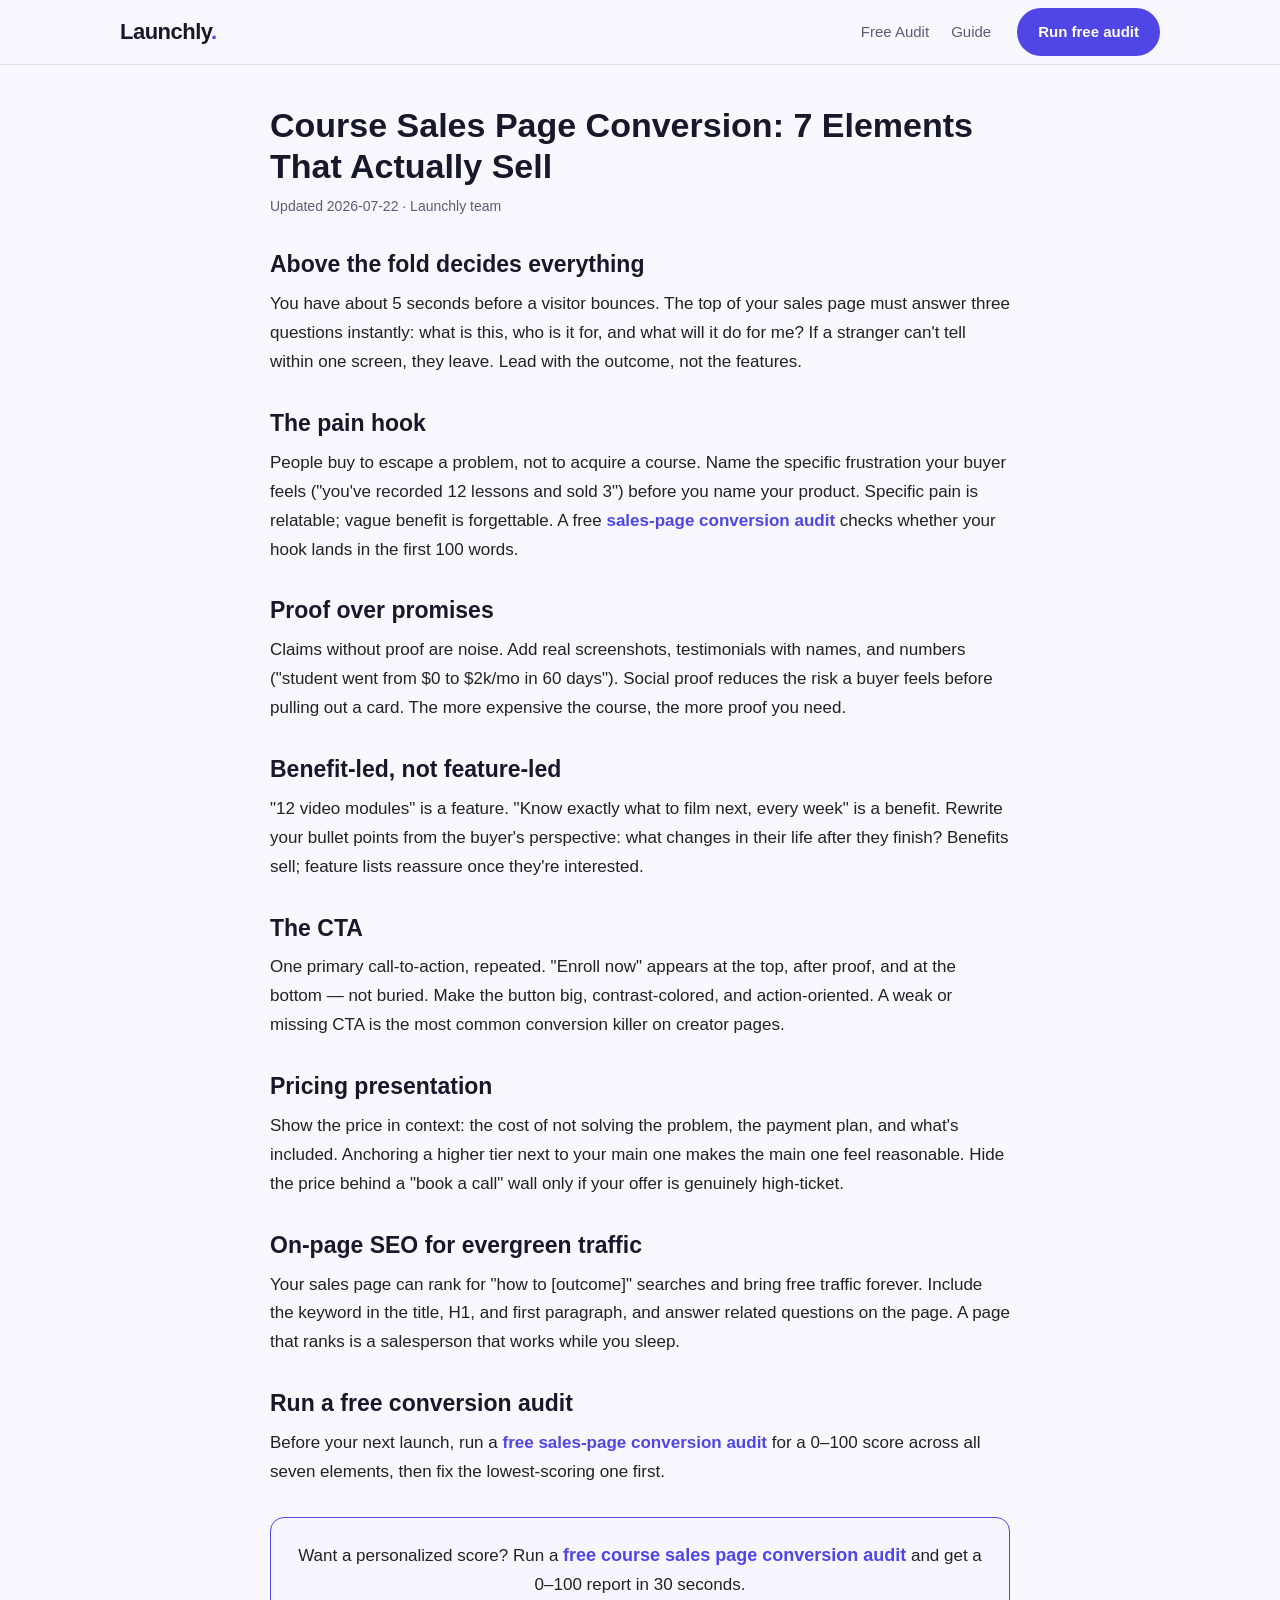
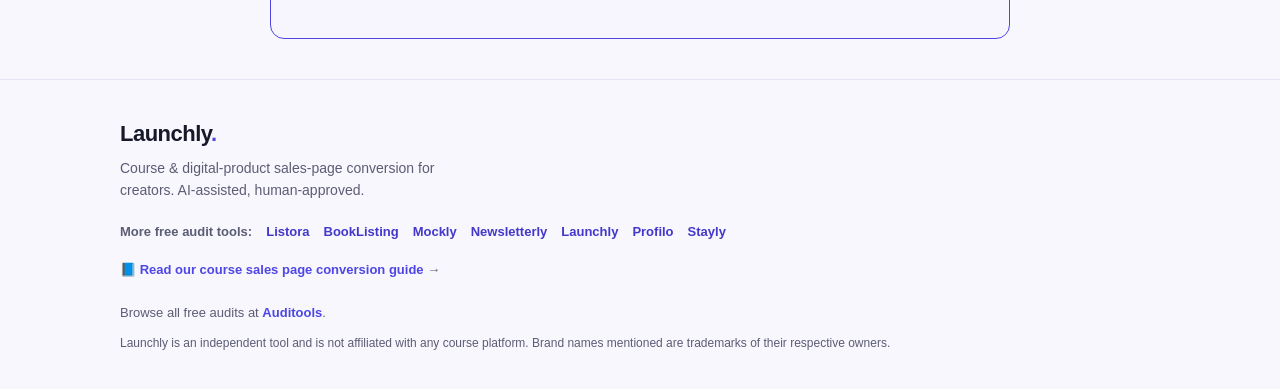
==== blog/index.html @ 69340ae5 "SEO content round 1: add per-site blog article + footer link + sitemap" ====
<!DOCTYPE html>
<html lang="en">
<head>
  <meta charset="UTF-8" />
  <meta name="viewport" content="width=device-width, initial-scale=1.0" />
  <title>Course Sales Page Conversion: 7 Elements That Actually Sell</title>
  <meta name="description" content="The 7 sales-page elements that move course & digital-product conversions — above-the-fold clarity, pain hook, proof, benefits, CTA, pricing, and on-page SEO." />
  <link rel="canonical" href="https://Viyozc.github.io/launchly-ai/blog/" />
  <meta property="og:type" content="article" />
  <meta property="og:title" content="Course Sales Page Conversion: 7 Elements That Actually Sell" />
  <meta property="og:description" content="The 7 sales-page elements that move course & digital-product conversions — above-the-fold clarity, pain hook, proof, benefits, CTA, pricing, and on-page SEO." />
  <meta property="og:url" content="https://Viyozc.github.io/launchly-ai/blog/" />
  <meta property="og:image" content="https://Viyozc.github.io/launchly-ai/assets/og-image.png" />
  <meta name="twitter:card" content="summary_large_image" />
  <meta name="twitter:title" content="Course Sales Page Conversion: 7 Elements That Actually Sell" />
  <meta name="twitter:description" content="The 7 sales-page elements that move course & digital-product conversions — above-the-fold clarity, pain hook, proof, benefits, CTA, pricing, and on-page SEO." />
  <meta name="twitter:image" content="https://Viyozc.github.io/launchly-ai/assets/og-image.png" />
  <link rel="stylesheet" href="../assets/style.css" />
  <script type="application/ld+json">
  {"@context": "https://schema.org", "@type": "Article", "headline": "Course Sales Page Conversion: 7 Elements That Actually Sell", "description": "The 7 sales-page elements that move course & digital-product conversions \u2014 above-the-fold clarity, pain hook, proof, benefits, CTA, pricing, and on-page SEO.", "author": {"@type": "Organization", "name": "Launchly"}, "publisher": {"@type": "Organization", "name": "Launchly"}, "mainEntityOfPage": "https://Viyozc.github.io/launchly-ai/blog/", "datePublished": "2026-07-22"}
  </script>
  <style>
    .article {max-width:780px;margin:40px auto;padding:0 20px;}
    .article h1 {font-size:34px;line-height:1.2;margin:0 0 8px;}
    .article .meta {color:var(--muted);font-size:14px;margin-bottom:26px;}
    .article h2 {font-size:23px;margin:32px 0 10px;line-height:1.3;}
    .article p {font-size:17px;line-height:1.7;color:#222;margin:0 0 16px;}
    .article ul {margin:0 0 16px;padding-left:22px;}
    .article li {font-size:16px;line-height:1.6;margin-bottom:8px;}
    .article a {color:var(--brand);font-weight:600;}
    .article .cta-box {background:#f7f6ff;border:1px solid var(--brand);border-radius:14px;padding:22px;margin:30px 0;text-align:center;}
    .article .cta-box a {font-size:18px;}
  </style>
</head>
<body>
  <header class="nav">
    <div class="container nav-inner">
      <a class="brand" href="../">Launchly<span class="brand-dot">.</span></a>
      <nav class="nav-links">
        <a href="../#audit">Free Audit</a>
        <a href="./">Guide</a>
      </nav>
      <a class="btn btn-primary nav-cta" href="../#audit">Run free audit</a>
    </div>
  </header>
  <article class="container article">
    <h1>Course Sales Page Conversion: 7 Elements That Actually Sell</h1>
    <p class="meta">Updated 2026-07-22 · Launchly team</p>
    
<h2>Above the fold decides everything</h2>
<p>You have about 5 seconds before a visitor bounces. The top of your sales page must answer three questions instantly: what is this, who is it for, and what will it do for me? If a stranger can't tell within one screen, they leave. Lead with the outcome, not the features.</p>

<h2>The pain hook</h2>
<p>People buy to escape a problem, not to acquire a course. Name the specific frustration your buyer feels ("you've recorded 12 lessons and sold 3") before you name your product. Specific pain is relatable; vague benefit is forgettable. A free <a href="../#audit">sales-page conversion audit</a> checks whether your hook lands in the first 100 words.</p>

<h2>Proof over promises</h2>
<p>Claims without proof are noise. Add real screenshots, testimonials with names, and numbers ("student went from $0 to $2k/mo in 60 days"). Social proof reduces the risk a buyer feels before pulling out a card. The more expensive the course, the more proof you need.</p>

<h2>Benefit-led, not feature-led</h2>
<p>"12 video modules" is a feature. "Know exactly what to film next, every week" is a benefit. Rewrite your bullet points from the buyer's perspective: what changes in their life after they finish? Benefits sell; feature lists reassure once they're interested.</p>

<h2>The CTA</h2>
<p>One primary call-to-action, repeated. "Enroll now" appears at the top, after proof, and at the bottom — not buried. Make the button big, contrast-colored, and action-oriented. A weak or missing CTA is the most common conversion killer on creator pages.</p>

<h2>Pricing presentation</h2>
<p>Show the price in context: the cost of <em>not</em> solving the problem, the payment plan, and what's included. Anchoring a higher tier next to your main one makes the main one feel reasonable. Hide the price behind a "book a call" wall only if your offer is genuinely high-ticket.</p>

<h2>On-page SEO for evergreen traffic</h2>
<p>Your sales page can rank for "how to [outcome]" searches and bring free traffic forever. Include the keyword in the title, H1, and first paragraph, and answer related questions on the page. A page that ranks is a salesperson that works while you sleep.</p>

<h2>Run a free conversion audit</h2>
<p>Before your next launch, run a <a href="../#audit">free sales-page conversion audit</a> for a 0–100 score across all seven elements, then fix the lowest-scoring one first.</p>

    <div class="cta-box">
      <p>Want a personalized score? Run a <a href="../#audit">free course sales page conversion audit</a> and get a 0–100 report in 30 seconds.</p>
    </div>
  </article>
  <footer class="footer">
    <div class="container footer-inner">
      <div>
        <a class="brand" href="../">Launchly<span class="brand-dot">.</span></a>
        <p class="footer-sub">Course & digital-product sales-page conversion for creators. AI-assisted, human-approved.</p>
      </div>
      <div style="display:flex;flex-wrap:wrap;gap:14px;align-items:center;font-size:13px;margin-top:10px;"><span style="color:var(--muted);font-weight:600;">More free audit tools:</span><a href="https://Viyozc.github.io/listora/" style="color:var(--brand-dk);font-weight:600;">Listora</a><a href="https://Viyozc.github.io/booklisting-ai/" style="color:var(--brand-dk);font-weight:600;">BookListing</a><a href="https://Viyozc.github.io/mockly-ai/" style="color:var(--brand-dk);font-weight:600;">Mockly</a><a href="https://Viyozc.github.io/newsletterly-ai/" style="color:var(--brand-dk);font-weight:600;">Newsletterly</a><a href="https://Viyozc.github.io/launchly-ai/" style="color:var(--brand-dk);font-weight:600;">Launchly</a><a href="https://Viyozc.github.io/profilo-ai/" style="color:var(--brand-dk);font-weight:600;">Profilo</a><a href="https://Viyozc.github.io/stayly-ai/" style="color:var(--brand-dk);font-weight:600;">Stayly</a></div>
      <p style="color:var(--muted);font-size:13px;margin-top:8px;">📘 <a href="./" style="color:var(--brand);font-weight:600;">Read our course sales page conversion guide</a> →</p>
      <p style="color:var(--muted);font-size:13px;margin-top:12px;">Browse all free audits at <a href="https://Viyozc.github.io/auditools/" style="color:var(--brand);font-weight:600;">Auditools</a>.</p>
      <p class="footer-fine">Launchly is an independent tool and is not affiliated with any course platform. Brand names mentioned are trademarks of their respective owners.</p>
    </div>
  </footer>
</body>
</html>
---- assets/style.css ----
:root {
  --bg: #f7f7fd;
  --ink: #18182b;
  --muted: #5c5c75;
  --line: #e3e3f3;
  --brand: #4f46e5;
  --brand-dk: #4338ca;
  --brand-soft: #ebeafe;
  --good: #2f9e6b;
  --warn: #e0a106;
  --bad: #d9534f;
  --card: #ffffff;
  --shadow: 0 10px 30px rgba(79, 70, 229, 0.08);
  --radius: 16px;
  --maxw: 1080px;
}

* { box-sizing: border-box; margin: 0; padding: 0; }
html { scroll-behavior: smooth; }
body {
  font-family: -apple-system, BlinkMacSystemFont, "Segoe UI", Roboto, "Helvetica Neue", Arial, sans-serif;
  background: var(--bg);
  color: var(--ink);
  line-height: 1.6;
  -webkit-font-smoothing: antialiased;
}
.container { width: 100%; max-width: var(--maxw); margin: 0 auto; padding: 0 20px; }
a { color: inherit; text-decoration: none; }
em { font-style: normal; }

/* Buttons */
.btn {
  display: inline-block;
  font-weight: 600;
  border-radius: 999px;
  padding: 11px 20px;
  cursor: pointer;
  border: 1px solid transparent;
  font-size: 15px;
  transition: transform .08s ease, background .2s ease, box-shadow .2s ease;
}
.btn:active { transform: translateY(1px); }
.btn-primary { background: var(--brand); color: #fff; }
.btn-primary:hover { background: var(--brand-dk); box-shadow: 0 6px 18px rgba(79,70,229,.35); }
.btn-lg { padding: 14px 26px; font-size: 16px; }
.btn-block { width: 100%; text-align: center; }

/* Nav */
.nav {
  position: sticky; top: 0; z-index: 50;
  background: rgba(247,247,253,.85);
  backdrop-filter: blur(10px);
  border-bottom: 1px solid var(--line);
}
.nav-inner { display: flex; align-items: center; gap: 18px; height: 64px; }
.brand { font-weight: 800; font-size: 22px; letter-spacing: -.5px; }
.brand-dot { color: var(--brand); }
.nav-links { display: flex; gap: 22px; margin-left: auto; font-size: 15px; color: var(--muted); }
.nav-links a:hover { color: var(--ink); }
.nav-cta { margin-left: 8px; }

/* Hero */
.hero { padding: 64px 0 48px; }
.hero-inner { display: grid; grid-template-columns: 1.1fr .9fr; gap: 40px; align-items: center; }
.badge {
  display: inline-block; background: var(--brand-soft); color: var(--brand-dk);
  font-size: 13px; font-weight: 600; padding: 6px 12px; border-radius: 999px; margin-bottom: 16px;
}
.hero h1 { font-size: 46px; line-height: 1.08; letter-spacing: -1px; font-weight: 800; }
.hl { color: var(--brand); }
.lede { color: var(--muted); font-size: 18px; margin: 18px 0 26px; max-width: 540px; }
.lede strong { color: var(--ink); }
.hero-actions { display: flex; flex-direction: column; gap: 10px; align-items: flex-start; }
.hero-note { font-size: 13px; color: var(--muted); }
.hero-stats { display: flex; gap: 28px; margin-top: 30px; }
.hero-stats strong { display: block; font-size: 26px; color: var(--ink); }
.hero-stats span { font-size: 13px; color: var(--muted); }

/* Hero visual / score card */
.hero-visual { display: flex; justify-content: center; }
.score-card {
  background: var(--card); border: 1px solid var(--line); border-radius: var(--radius);
  box-shadow: var(--shadow); padding: 26px; width: 320px;
}
.score-ring {
  width: 120px; height: 120px; border-radius: 50%;
  background: conic-gradient(var(--brand) 0deg, #e6e6f4 0deg);
  display: flex; align-items: center; justify-content: center; flex-direction: column;
  margin: 0 auto 16px; position: relative;
}
.score-ring::after {
  content: ""; position: absolute; inset: 12px; background: var(--card); border-radius: 50%;
}
.score-ring.lg { width: 150px; height: 150px; }
.score-num { position: relative; z-index: 1; font-size: 38px; font-weight: 800; }
.score-ring.lg .score-num { font-size: 46px; }
.score-grad { position: relative; z-index: 1; font-size: 13px; color: var(--muted); }
.score-meta { text-align: center; margin-bottom: 18px; }
.grade {
  display: inline-block; background: var(--brand-soft); color: var(--brand-dk);
  font-weight: 700; padding: 3px 12px; border-radius: 999px; font-size: 14px;
}
.grade.big { font-size: 18px; padding: 5px 16px; }
.score-sub { display: block; font-size: 13px; color: var(--muted); margin-top: 4px; }
.mini-bars { display: flex; flex-direction: column; gap: 10px; }
.mbar { display: grid; grid-template-columns: 90px 1fr; align-items: center; gap: 10px; font-size: 13px; color: var(--muted); }
.mbar i { display: block; height: 8px; background: var(--brand); border-radius: 999px; }
.mbar i { grid-column: 2; }
.mbar span { grid-column: 1; }

/* Section heads */
.section-head { text-align: center; max-width: 640px; margin: 0 auto 36px; }
.section-head h2 { font-size: 34px; letter-spacing: -.5px; font-weight: 800; }
.section-head p { color: var(--muted); margin-top: 10px; font-size: 17px; }

/* Audit */
.audit { padding: 56px 0; background: linear-gradient(180deg, #fff 0%, var(--bg) 100%); }
.audit-grid { display: grid; grid-template-columns: 1fr 1fr; gap: 28px; align-items: start; }
.audit-form, .audit-result {
  background: var(--card); border: 1px solid var(--line); border-radius: var(--radius);
  box-shadow: var(--shadow); padding: 24px;
}
.field { display: block; margin-bottom: 16px; }
.field > span { display: flex; justify-content: space-between; font-size: 14px; font-weight: 600; margin-bottom: 6px; }
.field em { color: var(--muted); font-weight: 500; font-size: 12px; }
.field input, .field textarea, .field select {
  width: 100%; border: 1px solid var(--line); border-radius: 10px; padding: 11px 13px;
  font: inherit; color: var(--ink); background: #fdfffe; resize: vertical;
}
.field input:focus, .field textarea:focus, .field select:focus { outline: none; border-color: var(--brand); box-shadow: 0 0 0 3px var(--brand-soft); }
.field-row { display: flex; gap: 14px; }
.field-row .field { flex: 1; }
@media (max-width: 560px) { .field-row { flex-direction: column; gap: 0; } }
.form-fine { font-size: 12px; color: var(--muted); text-align: center; margin-top: 10px; }

/* Result */
.result-top { display: flex; gap: 20px; align-items: center; margin-bottom: 22px; }
.result-sub { font-size: 14px; color: var(--muted); margin-top: 6px; max-width: 240px; }
.bars { display: flex; flex-direction: column; gap: 12px; margin-bottom: 22px; }
.bar-row { display: grid; grid-template-columns: 120px 1fr 38px; align-items: center; gap: 10px; font-size: 13px; }
.bar-track { height: 9px; background: #e6e6f4; border-radius: 999px; overflow: hidden; }
.bar-fill { height: 100%; border-radius: 999px; background: var(--brand); transition: width .5s ease; }
.bar-val { text-align: right; color: var(--muted); font-weight: 600; }
.tips h3 { font-size: 16px; margin-bottom: 10px; }
.tips ul { list-style: none; display: flex; flex-direction: column; gap: 8px; }
.tips li { background: var(--brand-soft); border-radius: 10px; padding: 10px 12px; font-size: 14px; position: relative; padding-left: 34px; }
.tips li::before { content: "→"; position: absolute; left: 12px; color: var(--brand-dk); font-weight: 800; }
.tips li.ok { background: #e9f7f0; }
.tips li.ok::before { content: "✓"; color: var(--good); }

.email-capture { border-top: 1px solid var(--line); padding-top: 18px; margin-top: 4px; }
.email-capture label { display: block; font-size: 14px; font-weight: 600; margin-bottom: 8px; }
.email-row { display: flex; gap: 8px; }
.email-row input { flex: 1; border: 1px solid var(--line); border-radius: 10px; padding: 11px 13px; font: inherit; }
.email-row input:focus { outline: none; border-color: var(--brand); box-shadow: 0 0 0 3px var(--brand-soft); }

/* How */
.how { padding: 56px 0; }
.steps { display: grid; grid-template-columns: repeat(3, 1fr); gap: 20px; }
.step { background: var(--card); border: 1px solid var(--line); border-radius: var(--radius); padding: 24px; }
.step-num { display: inline-flex; width: 34px; height: 34px; align-items: center; justify-content: center; background: var(--brand); color: #fff; border-radius: 50%; font-weight: 800; margin-bottom: 12px; }
.step h3 { font-size: 19px; margin-bottom: 6px; }
.step p { color: var(--muted); font-size: 15px; }

/* Why */
.why { padding: 56px 0; background: #fff; }
.why-grid { display: grid; grid-template-columns: 1fr 1fr; gap: 18px; }
.why-card { border: 1px solid var(--line); border-radius: var(--radius); padding: 22px; }
.why-card h3 { font-size: 18px; margin-bottom: 8px; }
.why-card p { color: var(--muted); font-size: 15px; }

/* FAQ */
.faq { padding: 56px 0; }
.faq-list { max-width: 720px; margin: 0 auto; display: flex; flex-direction: column; gap: 10px; }
.faq details { background: var(--card); border: 1px solid var(--line); border-radius: 12px; padding: 4px 18px; }
.faq summary { cursor: pointer; font-weight: 600; padding: 14px 0; list-style: none; }
.faq summary::-webkit-details-marker { display: none; }
.faq summary::after { content: "+"; float: right; color: var(--brand); font-weight: 800; }
.faq details[open] summary::after { content: "−"; }
.faq details p { color: var(--muted); padding: 0 0 14px; font-size: 15px; }

/* Footer */
.footer { border-top: 1px solid var(--line); padding: 36px 0; background: var(--bg); }
.footer-inner { display: flex; flex-direction: column; gap: 10px; }
.footer-sub { color: var(--muted); font-size: 14px; margin-top: 6px; max-width: 360px; }
.footer-fine { font-size: 12px; color: var(--muted); }

/* Responsive */
@media (max-width: 860px) {
  .hero-inner, .audit-grid, .why-grid { grid-template-columns: 1fr; }
  .hero-visual { order: -1; }
  .steps { grid-template-columns: 1fr; }
  .nav-links { display: none; }
  .hero h1 { font-size: 36px; }
}
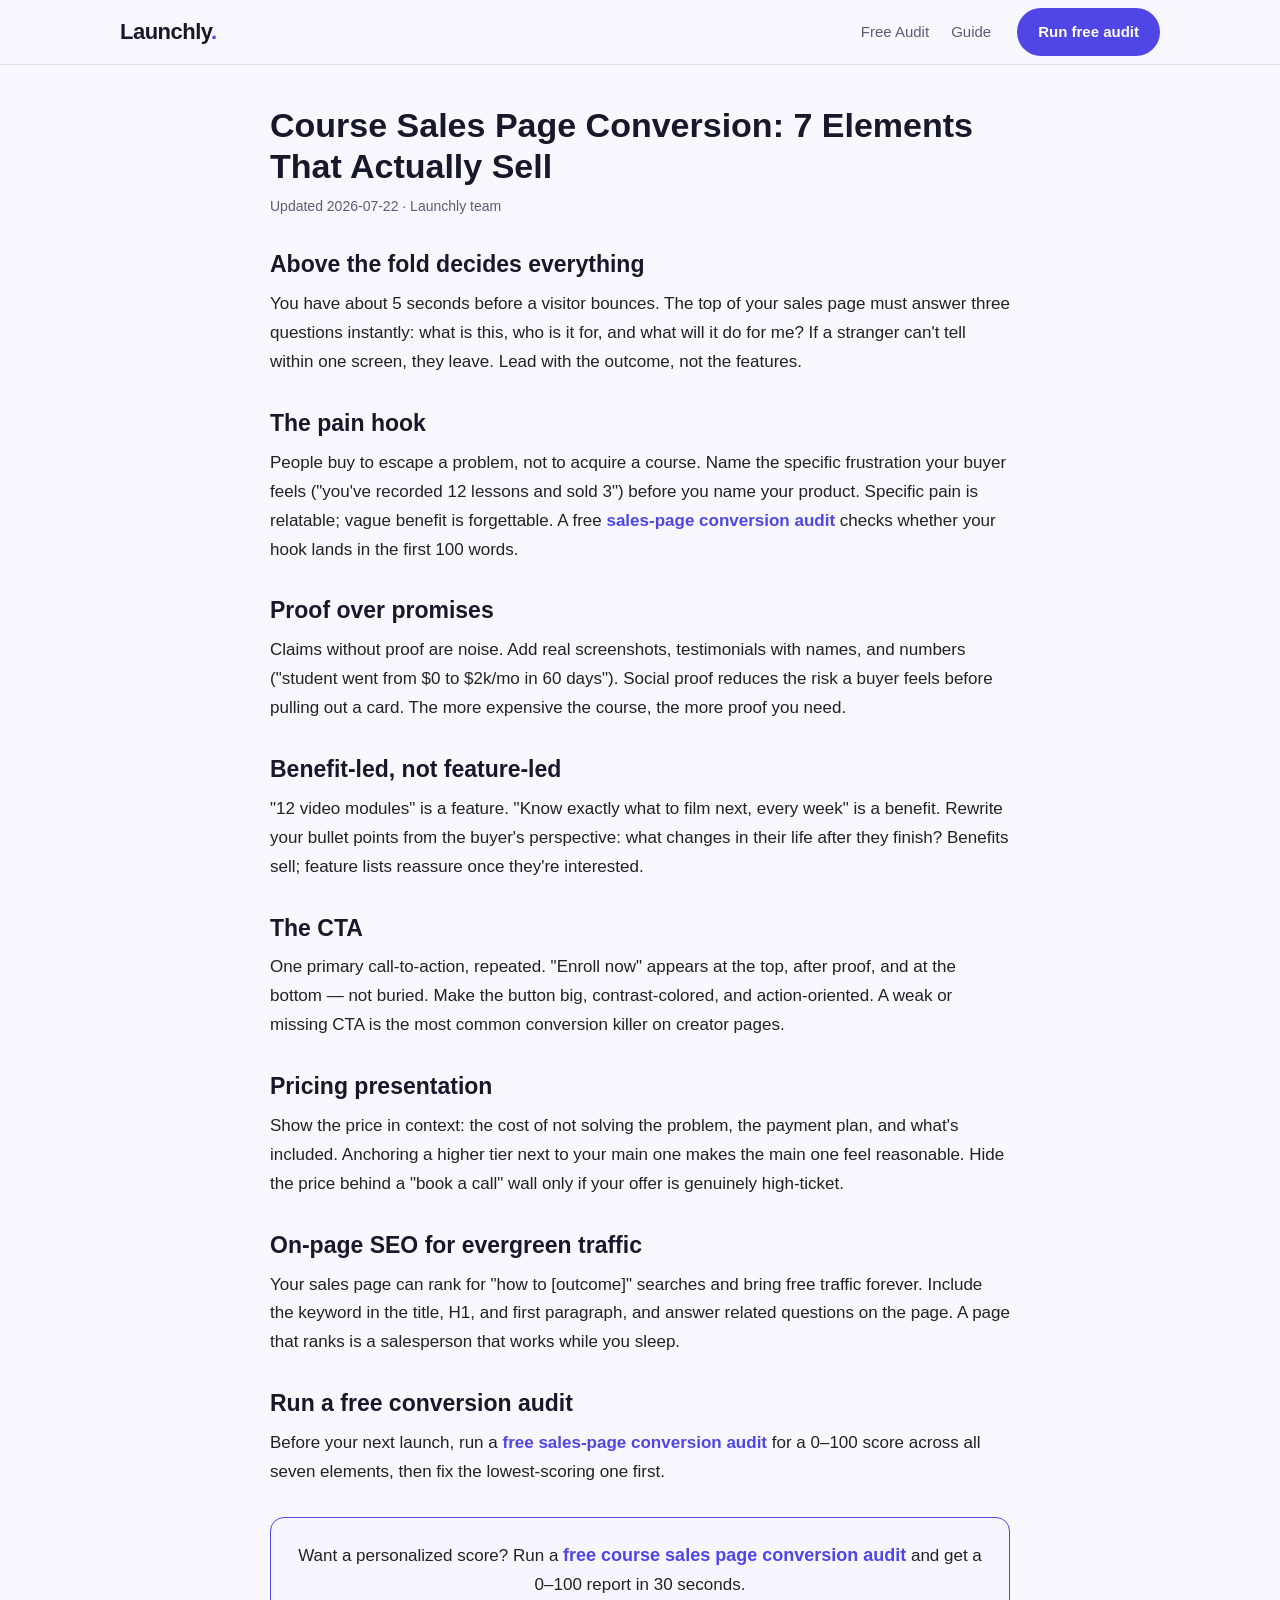
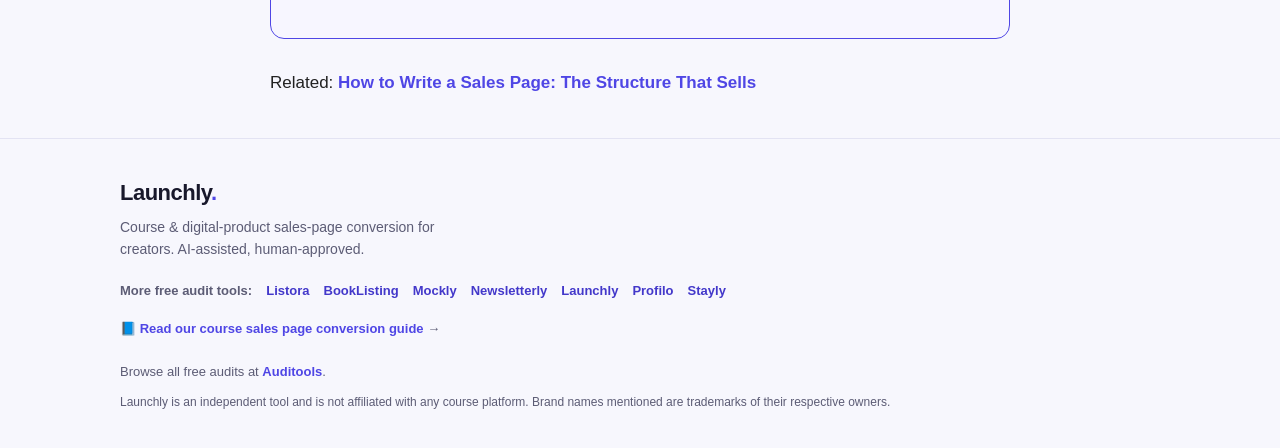
==== commit 63ce9c0b: "SEO content round 2: 7 more vertical-keyword articles + footer/cross-links + sitemap" ====
--- a/blog/index.html
+++ b/blog/index.html
@@ -74,6 +74,7 @@
     <div class="cta-box">
       <p>Want a personalized score? Run a <a href="../#audit">free course sales page conversion audit</a> and get a 0–100 report in 30 seconds.</p>
     </div>
+  <p class="related">Related: <a href="./how-to-write-sales-page/">How to Write a Sales Page: The Structure That Sells</a></p>
   </article>
   <footer class="footer">
     <div class="container footer-inner">
